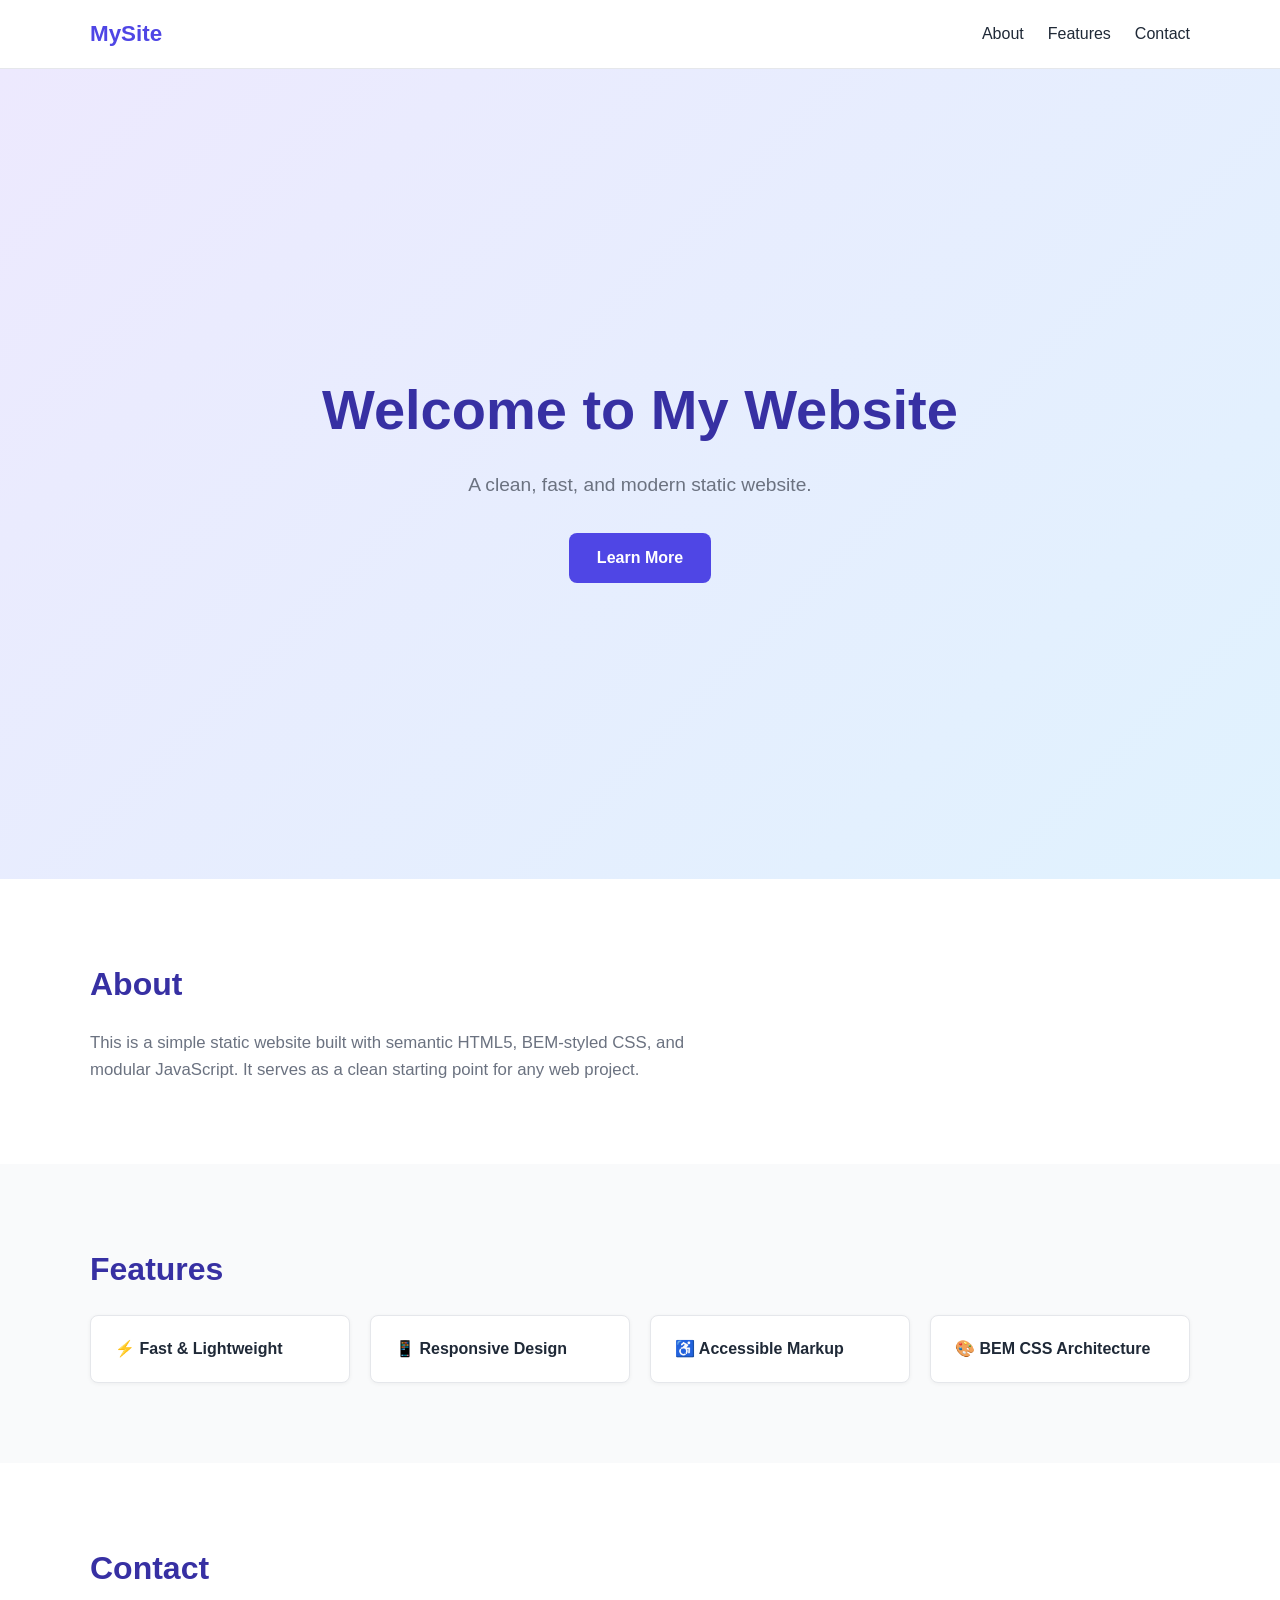
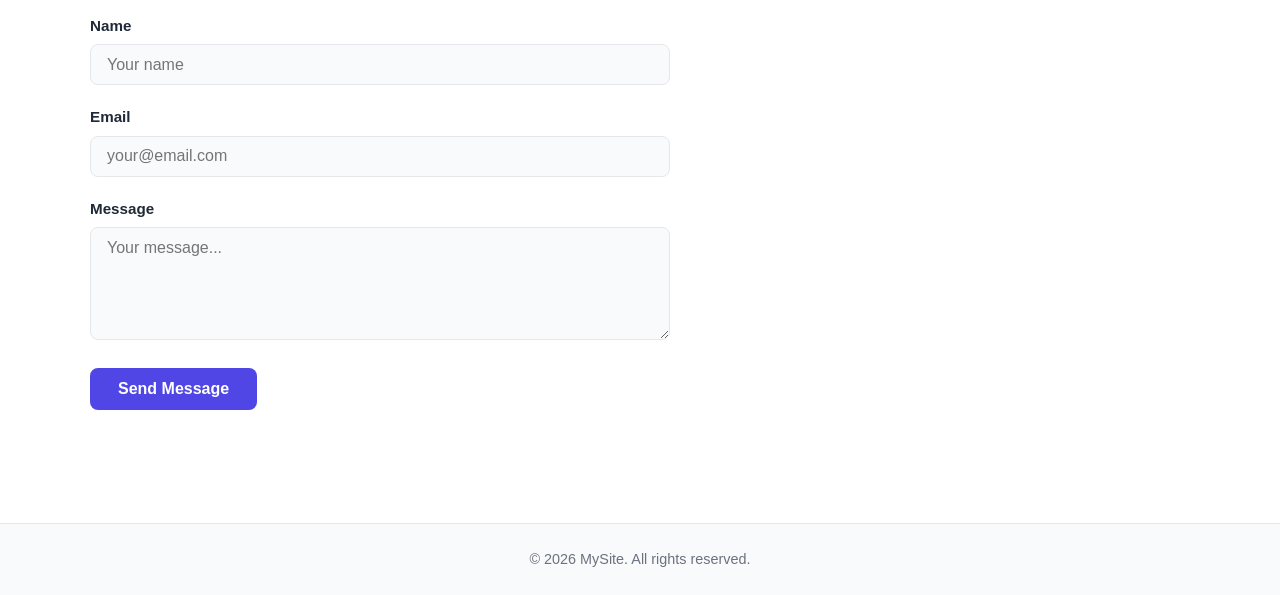
==== index.html @ 3463f119 "first" ====
<!DOCTYPE html>
<html lang="en">
  <head>
    <meta charset="UTF-8" />
    <meta name="viewport" content="width=device-width, initial-scale=1.0" />
    <meta name="description" content="A static website built with HTML, CSS, and JavaScript." />
    <title>My Static Website</title>
    <link rel="stylesheet" href="css/styles.css" />
  </head>
  <body>
    <!-- Header -->
    <header class="header">
      <nav class="header__nav">
        <a href="#" class="header__logo">MySite</a>
        <ul class="header__nav-list">
          <li class="header__nav-item"><a href="#about" class="header__nav-link">About</a></li>
          <li class="header__nav-item"><a href="#features" class="header__nav-link">Features</a></li>
          <li class="header__nav-item"><a href="#contact" class="header__nav-link">Contact</a></li>
        </ul>
      </nav>
    </header>

    <!-- Hero Section -->
    <main>
      <section class="hero">
        <div class="hero__content">
          <h1 class="hero__title">Welcome to My Website</h1>
          <p class="hero__subtitle">A clean, fast, and modern static website.</p>
          <a href="#about" class="btn btn--primary">Learn More</a>
        </div>
      </section>

      <!-- About Section -->
      <section id="about" class="section section--about">
        <div class="section__container">
          <h2 class="section__title">About</h2>
          <p class="section__text">
            This is a simple static website built with semantic HTML5, BEM-styled CSS, and modular JavaScript.
            It serves as a clean starting point for any web project.
          </p>
        </div>
      </section>

      <!-- Features Section -->
      <section id="features" class="section section--features">
        <div class="section__container">
          <h2 class="section__title">Features</h2>
          <ul class="features__list">
            <li class="features__item">⚡ Fast &amp; Lightweight</li>
            <li class="features__item">📱 Responsive Design</li>
            <li class="features__item">♿ Accessible Markup</li>
            <li class="features__item">🎨 BEM CSS Architecture</li>
          </ul>
        </div>
      </section>

      <!-- Contact Section -->
      <section id="contact" class="section section--contact">
        <div class="section__container">
          <h2 class="section__title">Contact</h2>
          <form class="form" id="contactForm" novalidate>
            <div class="form__group">
              <label class="form__label" for="name">Name</label>
              <input class="form__input" type="text" id="name" name="name" placeholder="Your name" required />
            </div>
            <div class="form__group">
              <label class="form__label" for="email">Email</label>
              <input class="form__input" type="email" id="email" name="email" placeholder="your@email.com" required />
            </div>
            <div class="form__group">
              <label class="form__label" for="message">Message</label>
              <textarea class="form__input form__input--textarea" id="message" name="message" rows="5" placeholder="Your message..." required></textarea>
            </div>
            <button class="btn btn--primary" type="submit">Send Message</button>
            <p class="form__status" id="formStatus" aria-live="polite"></p>
          </form>
        </div>
      </section>
    </main>

    <!-- Footer -->
    <footer class="footer">
      <p class="footer__text">&copy; <span id="year"></span> MySite. All rights reserved.</p>
    </footer>

    <script src="js/main.js"></script>
  </body>
</html>
---- css/styles.css ----
/* ===========================
   CSS Custom Properties
   =========================== */
:root {
  --color-primary: #4f46e5;
  --color-primary-dark: #3730a3;
  --color-text: #1f2937;
  --color-text-light: #6b7280;
  --color-bg: #ffffff;
  --color-bg-alt: #f9fafb;
  --color-border: #e5e7eb;
  --font-family: 'Segoe UI', Tahoma, Geneva, Verdana, sans-serif;
  --border-radius: 0.5rem;
  --transition: 0.2s ease;
  --max-width: 1100px;
}

/* ===========================
   Reset & Base
   =========================== */
*, *::before, *::after {
  box-sizing: border-box;
  margin: 0;
  padding: 0;
}

html {
  scroll-behavior: smooth;
}

body {
  font-family: var(--font-family);
  color: var(--color-text);
  background-color: var(--color-bg);
  line-height: 1.6;
}

a {
  color: inherit;
  text-decoration: none;
}

ul {
  list-style: none;
}

img {
  max-width: 100%;
  display: block;
}

/* ===========================
   Button
   =========================== */
.btn {
  display: inline-block;
  padding: 0.75rem 1.75rem;
  border-radius: var(--border-radius);
  font-size: 1rem;
  font-weight: 600;
  cursor: pointer;
  transition: background-color var(--transition), transform var(--transition);
  border: none;
}

.btn--primary {
  background-color: var(--color-primary);
  color: #fff;
}

.btn--primary:hover,
.btn--primary:focus {
  background-color: var(--color-primary-dark);
  transform: translateY(-2px);
  outline: none;
}

/* ===========================
   Header
   =========================== */
.header {
  position: sticky;
  top: 0;
  z-index: 100;
  background-color: var(--color-bg);
  border-bottom: 1px solid var(--color-border);
  padding: 1rem 2rem;
}

.header__nav {
  max-width: var(--max-width);
  margin: 0 auto;
  display: flex;
  align-items: center;
  justify-content: space-between;
}

.header__logo {
  font-size: 1.4rem;
  font-weight: 700;
  color: var(--color-primary);
}

.header__nav-list {
  display: flex;
  gap: 1.5rem;
}

.header__nav-link {
  font-weight: 500;
  color: var(--color-text);
  transition: color var(--transition);
}

.header__nav-link:hover,
.header__nav-link:focus {
  color: var(--color-primary);
}

/* ===========================
   Hero
   =========================== */
.hero {
  display: flex;
  align-items: center;
  justify-content: center;
  min-height: 90vh;
  padding: 4rem 2rem;
  background: linear-gradient(135deg, #ede9fe 0%, #e0f2fe 100%);
  text-align: center;
}

.hero__content {
  max-width: 680px;
}

.hero__title {
  font-size: clamp(2rem, 5vw, 3.5rem);
  font-weight: 800;
  color: var(--color-primary-dark);
  margin-bottom: 1rem;
}

.hero__subtitle {
  font-size: 1.2rem;
  color: var(--color-text-light);
  margin-bottom: 2rem;
}

/* ===========================
   Sections
   =========================== */
.section {
  padding: 5rem 2rem;
}

.section--about {
  background-color: var(--color-bg);
}

.section--features {
  background-color: var(--color-bg-alt);
}

.section--contact {
  background-color: var(--color-bg);
}

.section__container {
  max-width: var(--max-width);
  margin: 0 auto;
}

.section__title {
  font-size: 2rem;
  font-weight: 700;
  margin-bottom: 1.25rem;
  color: var(--color-primary-dark);
}

.section__text {
  font-size: 1.05rem;
  color: var(--color-text-light);
  max-width: 640px;
}

/* ===========================
   Features List
   =========================== */
.features__list {
  display: grid;
  grid-template-columns: repeat(auto-fit, minmax(200px, 1fr));
  gap: 1.25rem;
  margin-top: 1rem;
}

.features__item {
  background-color: var(--color-bg);
  border: 1px solid var(--color-border);
  border-radius: var(--border-radius);
  padding: 1.25rem 1.5rem;
  font-weight: 600;
  font-size: 1rem;
  box-shadow: 0 1px 4px rgba(0, 0, 0, 0.05);
}

/* ===========================
   Form
   =========================== */
.form {
  max-width: 580px;
}

.form__group {
  margin-bottom: 1.25rem;
}

.form__label {
  display: block;
  font-weight: 600;
  margin-bottom: 0.4rem;
  font-size: 0.95rem;
}

.form__input {
  width: 100%;
  padding: 0.65rem 1rem;
  border: 1px solid var(--color-border);
  border-radius: var(--border-radius);
  font-family: var(--font-family);
  font-size: 1rem;
  transition: border-color var(--transition), box-shadow var(--transition);
  background-color: var(--color-bg-alt);
}

.form__input:focus {
  outline: none;
  border-color: var(--color-primary);
  box-shadow: 0 0 0 3px rgba(79, 70, 229, 0.15);
}

.form__input--textarea {
  resize: vertical;
}

.form__status {
  margin-top: 0.75rem;
  font-size: 0.95rem;
  font-weight: 500;
  min-height: 1.4em;
}

/* ===========================
   Footer
   =========================== */
.footer {
  background-color: var(--color-bg-alt);
  border-top: 1px solid var(--color-border);
  padding: 1.5rem 2rem;
  text-align: center;
}

.footer__text {
  font-size: 0.9rem;
  color: var(--color-text-light);
}

/* ===========================
   Responsive
   =========================== */
@media (max-width: 640px) {
  .header__nav-list {
    gap: 1rem;
  }

  .header__logo {
    font-size: 1.2rem;
  }

  .section {
    padding: 3rem 1.25rem;
  }
}
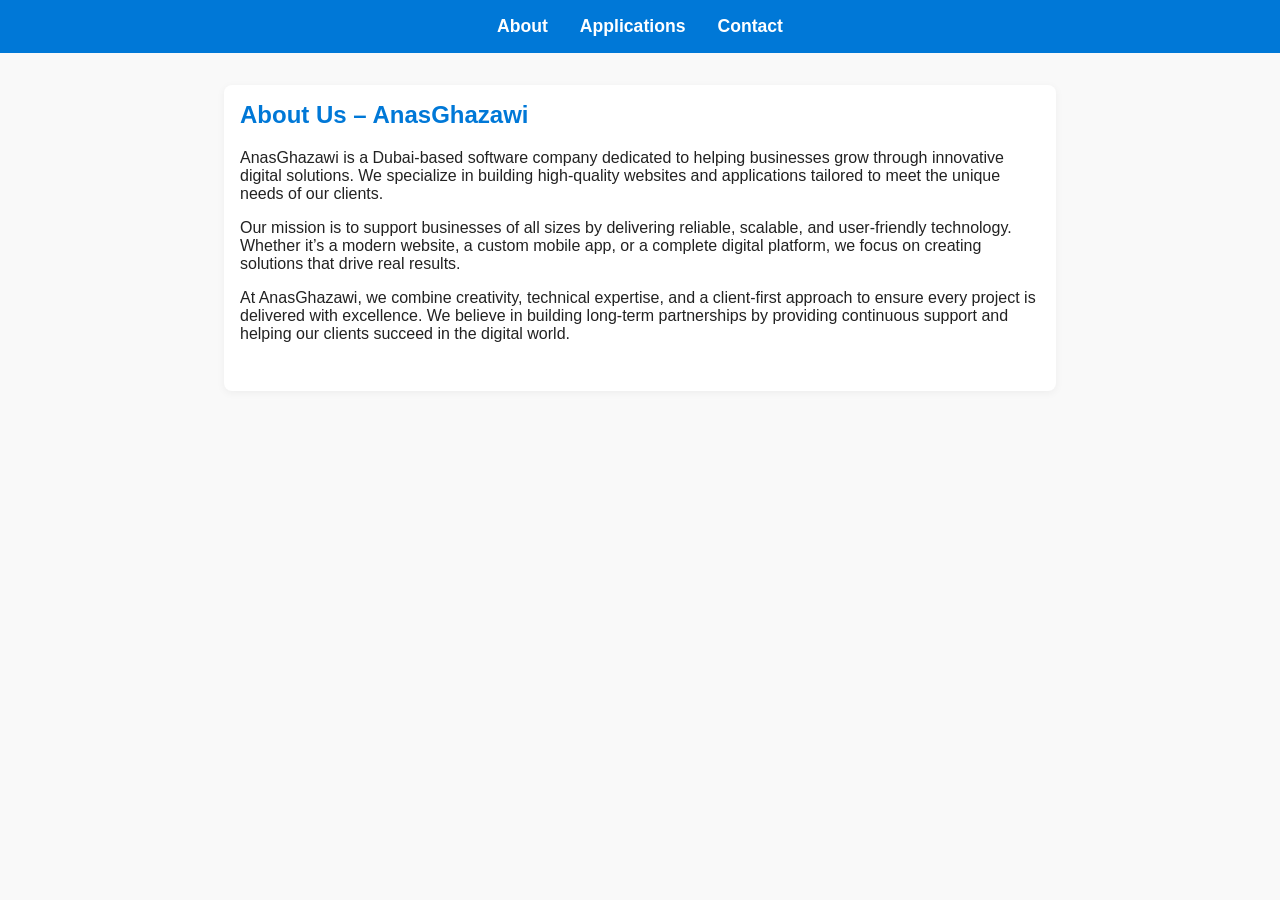
==== commit 95601177: "Add files via upload" ====
--- a/index.html
+++ b/index.html
@@ -1,88 +1,32 @@
 <!DOCTYPE html>
 <html lang="en">
-  <head>
-    <meta charset="UTF-8" />
-    <meta name="viewport" content="width=device-width, initial-scale=1.0" />
-    <meta name="description" content="A static website built with HTML, CSS, and JavaScript." />
-    <title>My Static Website</title>
-    <link rel="stylesheet" href="css/styles.css" />
-  </head>
-  <body>
-    <!-- Header -->
-    <header class="header">
-      <nav class="header__nav">
-        <a href="#" class="header__logo">MySite</a>
-        <ul class="header__nav-list">
-          <li class="header__nav-item"><a href="#about" class="header__nav-link">About</a></li>
-          <li class="header__nav-item"><a href="#features" class="header__nav-link">Features</a></li>
-          <li class="header__nav-item"><a href="#contact" class="header__nav-link">Contact</a></li>
+<head>
+    <meta charset="UTF-8">
+    <meta name="viewport" content="width=device-width, initial-scale=1.0">
+    <title>Static Website</title>
+    <link rel="stylesheet" href="style.css">
+</head>
+<body>
+    <nav>
+        <ul>
+            <li><a href="#about">About</a></li>
+            <li><a href="applications.html">Applications</a></li>
+            <li><a href="contact.html">Contact</a></li>
         </ul>
-      </nav>
-    </header>
-
-    <!-- Hero Section -->
+    </nav>
     <main>
-      <section class="hero">
-        <div class="hero__content">
-          <h1 class="hero__title">Welcome to My Website</h1>
-          <p class="hero__subtitle">A clean, fast, and modern static website.</p>
-          <a href="#about" class="btn btn--primary">Learn More</a>
-        </div>
-      </section>
-
-      <!-- About Section -->
-      <section id="about" class="section section--about">
-        <div class="section__container">
-          <h2 class="section__title">About</h2>
-          <p class="section__text">
-            This is a simple static website built with semantic HTML5, BEM-styled CSS, and modular JavaScript.
-            It serves as a clean starting point for any web project.
-          </p>
-        </div>
-      </section>
-
-      <!-- Features Section -->
-      <section id="features" class="section section--features">
-        <div class="section__container">
-          <h2 class="section__title">Features</h2>
-          <ul class="features__list">
-            <li class="features__item">⚡ Fast &amp; Lightweight</li>
-            <li class="features__item">📱 Responsive Design</li>
-            <li class="features__item">♿ Accessible Markup</li>
-            <li class="features__item">🎨 BEM CSS Architecture</li>
-          </ul>
-        </div>
-      </section>
-
-      <!-- Contact Section -->
-      <section id="contact" class="section section--contact">
-        <div class="section__container">
-          <h2 class="section__title">Contact</h2>
-          <form class="form" id="contactForm" novalidate>
-            <div class="form__group">
-              <label class="form__label" for="name">Name</label>
-              <input class="form__input" type="text" id="name" name="name" placeholder="Your name" required />
-            </div>
-            <div class="form__group">
-              <label class="form__label" for="email">Email</label>
-              <input class="form__input" type="email" id="email" name="email" placeholder="your@email.com" required />
-            </div>
-            <div class="form__group">
-              <label class="form__label" for="message">Message</label>
-              <textarea class="form__input form__input--textarea" id="message" name="message" rows="5" placeholder="Your message..." required></textarea>
-            </div>
-            <button class="btn btn--primary" type="submit">Send Message</button>
-            <p class="form__status" id="formStatus" aria-live="polite"></p>
-          </form>
-        </div>
-      </section>
+        <section id="about">
+            <h1>About Us – AnasGhazawi</h1>
+            <p>
+                AnasGhazawi is a Dubai-based software company dedicated to helping businesses grow through innovative digital solutions. We specialize in building high-quality websites and applications tailored to meet the unique needs of our clients.
+            </p>
+            <p>
+                Our mission is to support businesses of all sizes by delivering reliable, scalable, and user-friendly technology. Whether it’s a modern website, a custom mobile app, or a complete digital platform, we focus on creating solutions that drive real results.
+            </p>
+            <p>
+                At AnasGhazawi, we combine creativity, technical expertise, and a client-first approach to ensure every project is delivered with excellence. We believe in building long-term partnerships by providing continuous support and helping our clients succeed in the digital world.
+            </p>
+        </section>
     </main>
-
-    <!-- Footer -->
-    <footer class="footer">
-      <p class="footer__text">&copy; <span id="year"></span> MySite. All rights reserved.</p>
-    </footer>
-
-    <script src="js/main.js"></script>
-  </body>
+</body>
 </html>
--- a/style.css
+++ b/style.css
@@ -0,0 +1,47 @@
+body {
+    font-family: Arial, sans-serif;
+    margin: 0;
+    background: #f9f9f9;
+    color: #222;
+}
+
+nav {
+    background: #0078d7;
+    padding: 1rem 0;
+}
+nav ul {
+    list-style: none;
+    display: flex;
+    justify-content: center;
+    gap: 2rem;
+    margin: 0;
+    padding: 0;
+}
+nav a {
+    color: #fff;
+    text-decoration: none;
+    font-weight: bold;
+    font-size: 1.1rem;
+    transition: color 0.2s;
+}
+nav a:hover {
+    color: #ffd700;
+}
+
+main {
+    max-width: 800px;
+    margin: 2rem auto;
+    padding: 1rem;
+    background: #fff;
+    border-radius: 8px;
+    box-shadow: 0 2px 8px rgba(0,0,0,0.05);
+}
+
+section {
+    margin-bottom: 2rem;
+}
+
+h1 {
+    color: #0078d7;
+    margin-top: 0;
+}
